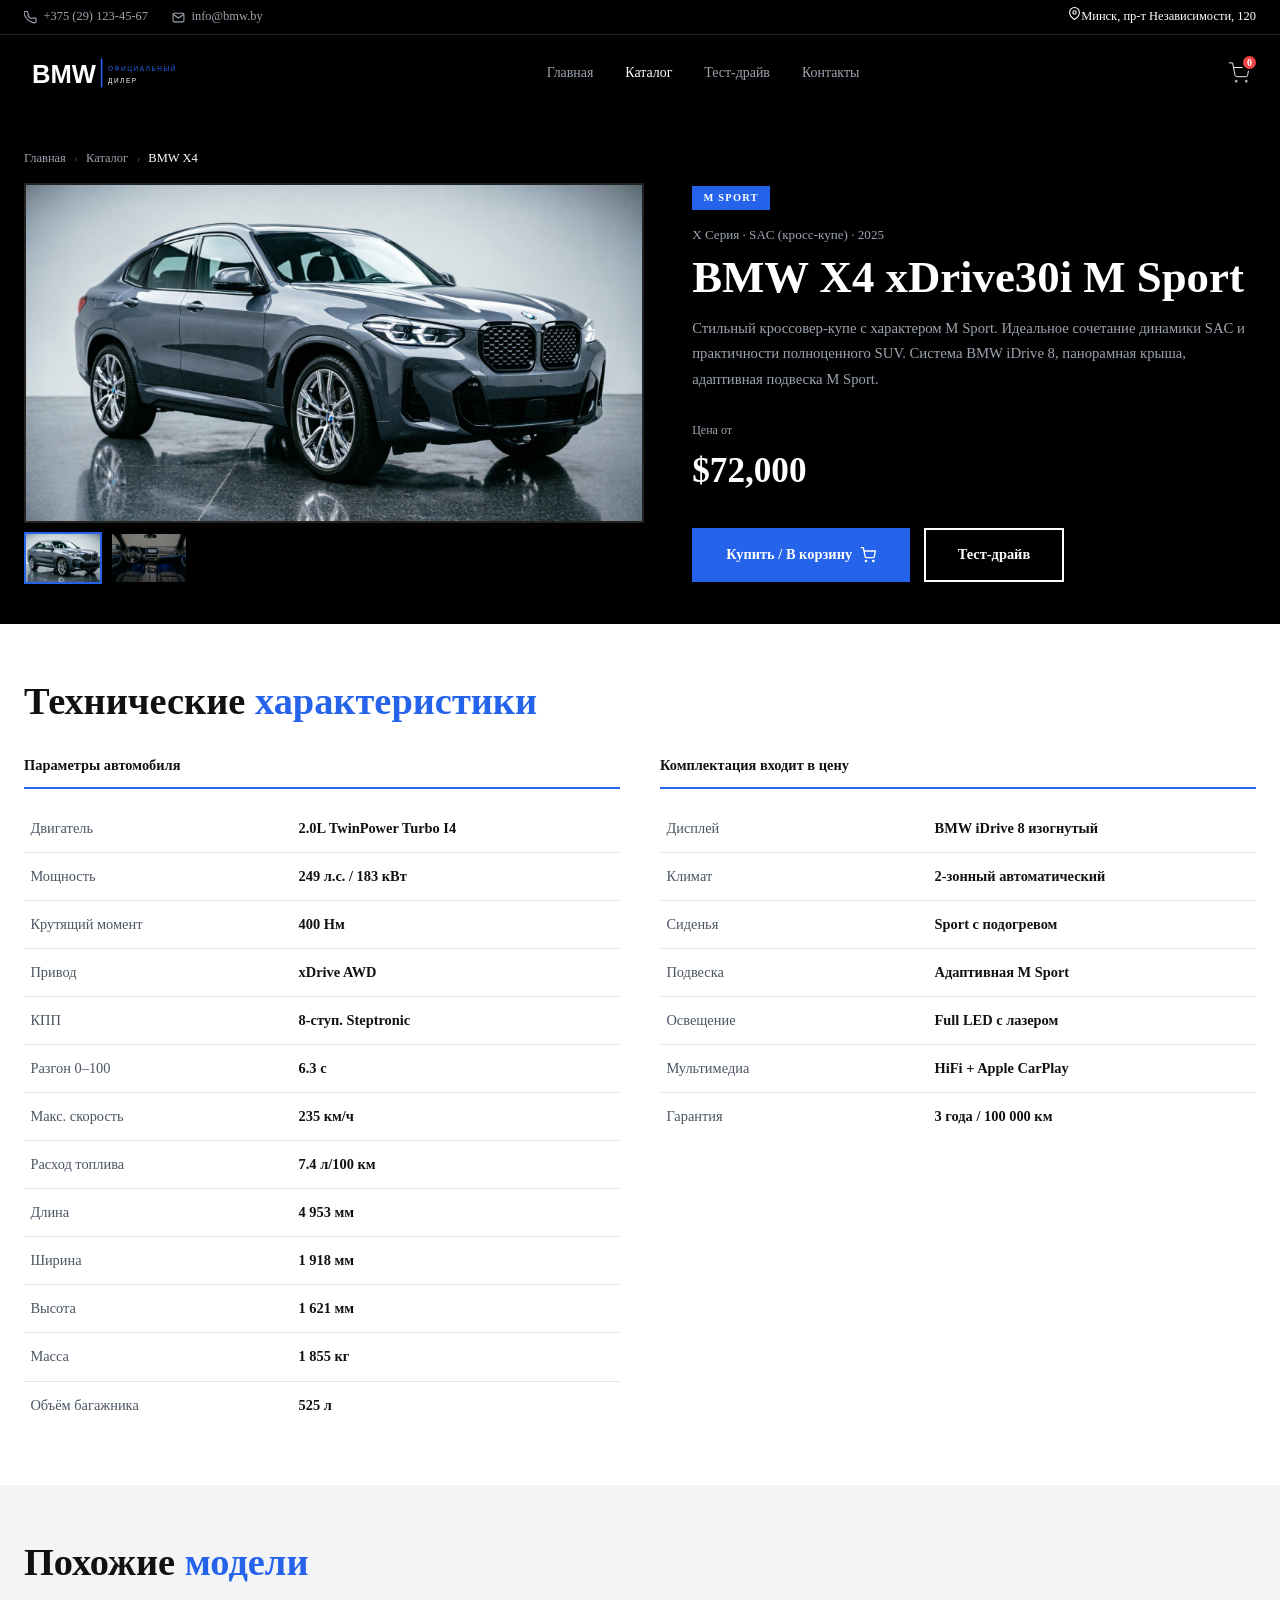
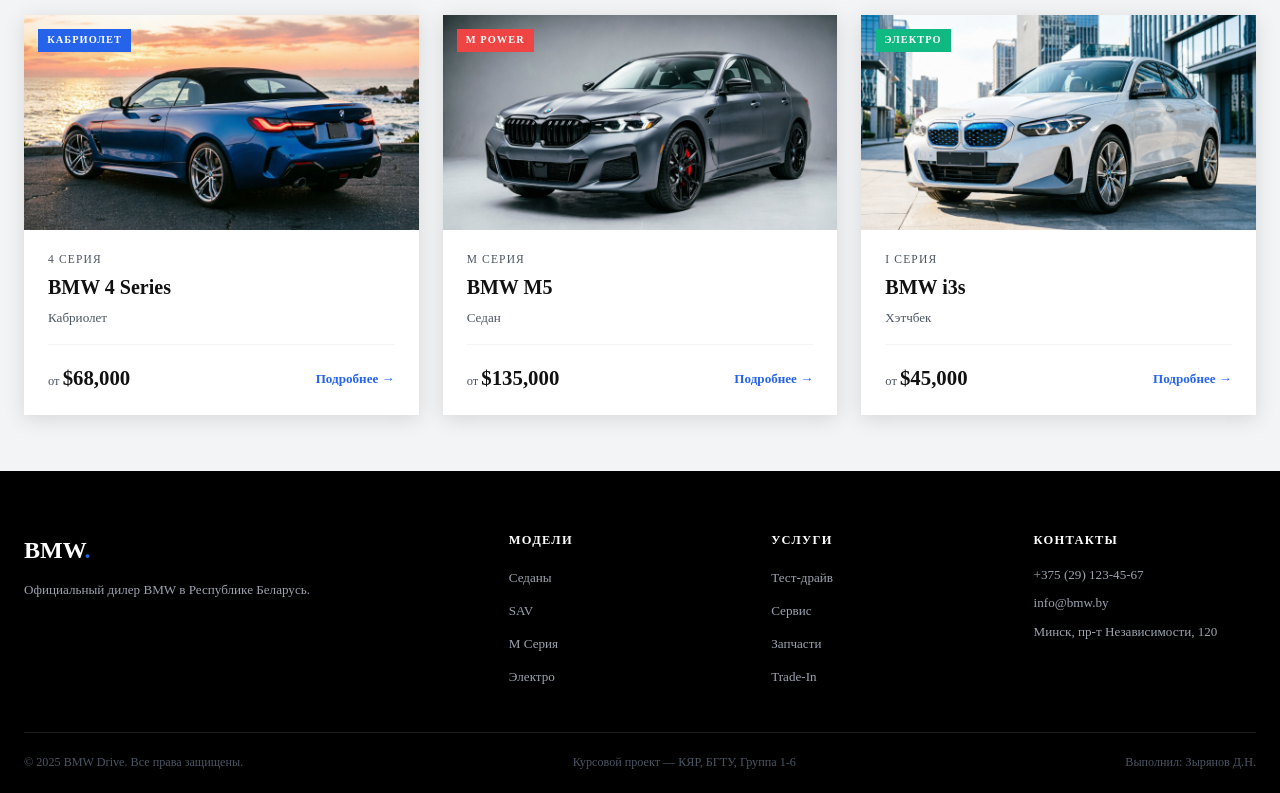
==== car-detail.html @ 07d865f1 "Курсовой проект" ====
<!DOCTYPE html>
<html lang="ru">

<head>
  <meta charset="UTF-8" >
  <meta name="viewport" content="width=device-width,initial-scale=1.0" >
  <meta name="description" content="Характеристики и цена автомобиля BMW." >
  <title>BMW — Характеристики</title>
  <link rel="stylesheet" href="css/styles.css" >

  <script>
    /* ── База данных автомобилей (из cars.xml) ── */
    var CARS = {
      1: {
        name: 'BMW X4', model: 'xDrive30i M Sport',
        series: 'X Серия', body: 'SAC (кросс-купе)', year: 2025,
        badge: 'M Sport', badgeColor: '#2563eb',
        price: 72000,
        desc: 'Стильный кроссовер-купе с характером M Sport. Идеальное сочетание динамики SAC и практичности полноценного SUV. Система BMW iDrive 8, панорамная крыша, адаптивная подвеска M Sport.',
        exterior: 'images/BMW_X4_xDrive30i.png',
        interior: 'images/BMW_X4_xDrive30i(2).png  ',
        specs: {
          'Двигатель': '2.0L TwinPower Turbo I4',
          'Мощность': '249 л.с. / 183 кВт',
          'Крутящий момент': '400 Нм',
          'Привод': 'xDrive AWD',
          'КПП': '8-ступ. Steptronic',
          'Разгон 0–100': '6.3 с',
          'Макс. скорость': '235 км/ч',
          'Расход топлива': '7.4 л/100 км',
          'Длина': '4 953 мм',
          'Ширина': '1 918 мм',
          'Высота': '1 621 мм',
          'Масса': '1 855 кг',
          'Объём багажника': '525 л'
        }
      },
      2: {
        name: 'BMW 4 Series', model: 'Convertible M Sport',
        series: '4 Серия', body: 'Кабриолет', year: 2025,
        badge: 'Кабриолет', badgeColor: '#2563eb',
        price: 68000,
        desc: 'Свобода движения в каждом километре. Электрический складной верх открывается за 18 секунд. Система BMW Live Cockpit Professional, адаптивный ксенон, подогрев сидений.',
        exterior: 'images/BMW_4_Series_Convertible.png',
        interior: 'images/BMW_4_Series_Convertible(2).png',
        specs: {
          'Двигатель': '2.0L TwinPower Turbo I4',
          'Мощность': '249 л.с. / 183 кВт',
          'Крутящий момент': '400 Нм',
          'Привод': 'RWD / xDrive',
          'КПП': '8-ступ. Steptronic',
          'Разгон 0–100': '6.4 с',
          'Макс. скорость': '250 км/ч',
          'Расход топлива': '7.8 л/100 км',
          'Длина': '4 783 мм',
          'Ширина': '1 852 мм',
          'Высота': '1 389 мм',
          'Масса': '1 775 кг',
          'Крыша': 'Электрическая складная'
        }
      },
      3: {
        name: 'BMW M5', model: 'Competition xDrive',
        series: 'M Серия', body: 'Седан', year: 2025,
        badge: 'M Power', badgeColor: '#ef4444',
        price: 135000,
        desc: 'Абсолютная мощь гибридной силовой установки. V8 + электромотор, суммарная отдача 727 л.с. Система M xDrive, активные амортизаторы, карбон-керамические тормоза.',
        exterior: 'images/BMW_M5_Competition.png',
        interior: 'images/BMW_M5_Competition(2).png',
        specs: {
          'Двигатель': '4.4L V8 Biturbo + Электромотор',
          'Мощность': '727 л.с. / 535 кВт',
          'Крутящий момент': '1 000 Нм',
          'Привод': 'M xDrive AWD',
          'КПП': '8-ступ. M Steptronic',
          'Разгон 0–100': '3.4 с',
          'Макс. скорость': '305 км/ч',
          'Расход топлива': '10.2 л/100 км',
          'Запас хода EV': '69 км',
          'Длина': '5 097 мм',
          'Ширина': '1 903 мм',
          'Масса': '2 345 кг'
        }
      },
      4: {
        name: 'BMW i3s', model: 'Electric Urban',
        series: 'i Серия', body: 'Хэтчбек', year: 2025,
        badge: 'Электро', badgeColor: '#10b981',
        price: 45000,
        desc: 'Иконка электрического города. Лёгкий кузов из CFRP, электромотор на задней оси, запас хода до 280 км. Идеален для городской езды и экологичного стиля жизни.',
        exterior: 'images/BMW_i3s.png',
        interior: 'images/BMWI3_2().jpg',
        fallback: 'https://images.unsplash.com/photo-1696955655268-41181d2d3e58?w=900&q=85',
        specs: {
          'Двигатель': 'Электромотор синхронный',
          'Мощность': '184 л.с. / 135 кВт',
          'Крутящий момент': '270 Нм',
          'Привод': 'RWD (задний)',
          'КПП': 'Одноступенчатая',
          'Разгон 0–100': '6.9 с',
          'Макс. скорость': '160 км/ч',
          'Запас хода': '280 км (WLTP)',
          'Батарея': '42.2 кВт·ч',
          'Зарядка DC': '50 кВт',
          'Масса': '1 365 кг',
          'Кузов': 'CFRP + Алюминий'
        }
      },
      5: {
        name: 'BMW X6', model: 'M50i xDrive',
        series: 'X Серия', body: 'SAC', year: 2025,
        badge: 'M Performance', badgeColor: '#ef4444',
        price: 115000,
        desc: 'Спорт и роскошь в кузове купе. V8 TwinTurbo, система M Sport Pro, активное рулевое управление, пневматическая подвеска. Иконичный дизайн кросс-купе.',
        exterior: 'images/BMW_X6_M50i.png',
        interior: 'images/BMW_X6_M50i(2).png',
        specs: {
          'Двигатель': '4.4L V8 TwinTurbo',
          'Мощность': '530 л.с. / 390 кВт',
          'Крутящий момент': '750 Нм',
          'Привод': 'xDrive AWD',
          'КПП': '8-ступ. Steptronic Sport',
          'Разгон 0–100': '4.3 с',
          'Макс. скорость': '270 км/ч',
          'Расход топлива': '11.0 л/100 км',
          'Длина': '4 935 мм',
          'Ширина': '2 004 мм',
          'Масса': '2 180 кг',
          'Колёса': '21 дюйм'
        }
      },
      6: {
        name: 'BMW M2', model: 'Competition',
        series: 'M Серия', body: 'Купе', year: 2025,
        badge: 'Трековая', badgeColor: '#ef4444',
        price: 78000,
        desc: 'Чистый драйв. Заднеприводное купе для трека и городских улиц. I6 Biturbo, механическая КПП, активный дифференциал, система M Track Mode.',
        exterior: 'images/BMW_M2_Competition.png',
        interior: 'images/BMW_M2_Competition(2).png',
        specs: {
          'Двигатель': '3.0L I6 M TwinPower Turbo',
          'Мощность': '460 л.с. / 338 кВт',
          'Крутящий момент': '550 Нм',
          'Привод': 'RWD (задний)',
          'КПП': '6-ступ. М акула / 8-ступ.',
          'Разгон 0–100': '4.1 с',
          'Макс. скорость': '285 км/ч',
          'Расход топлива': '10.0 л/100 км',
          'Длина': '4 580 мм',
          'Масса': '1 730 кг',
          'Тормоза': 'M Sport стальные/карбон',
          'Колёса': '19/20 дюйм'
        }
      },
      7: {
        name: 'BMW X1', model: 'sDrive18i M Sport',
        series: 'X Серия', body: 'SAV', year: 2025,
        badge: 'Компакт', badgeColor: '#2563eb',
        price: 42000,
        desc: 'Компактный SAV нового поколения. Система iDrive 9 с изогнутым дисплеем, новая архитектура UKL2, просторный салон для компактного класса.',
        exterior: 'images/BMW_X1_sDrive18i.png',
        interior: 'images/BMW_X1_sDrive18i(2).png',
        specs: {
          'Двигатель': '1.5L TwinPower Turbo I3',
          'Мощность': '136 л.с. / 100 кВт',
          'Крутящий момент': '230 Нм',
          'Привод': 'FWD / xDrive',
          'КПП': '7-ступ. DCT / 8-ступ.',
          'Разгон 0–100': '9.2 с',
          'Макс. скорость': '210 км/ч',
          'Расход топлива': '6.2 л/100 км',
          'Длина': '4 500 мм',
          'Масса': '1 540 кг',
          'Дисплей': 'BMW iDrive 9 изогнутый'
        }
      },
      8: {
        name: 'BMW Z4', model: 'M40i Roadster',
        series: 'Z Серия', body: 'Родстер', year: 2025,
        badge: 'Родстер', badgeColor: '#2563eb',
        price: 75000,
        desc: 'Эмоции под открытым небом. I6 M TwinPower, сбалансированное шасси 50/50, адаптивная подвеска Variable Sport. Электрическая мягкая крыша складывается за 10 сек.',
        exterior: 'images/BMW_Z4_M40i.png',
        interior: 'images/BMW_Z4_M40i(2).png',
        specs: {
          'Двигатель': '3.0L I6 M TwinPower Turbo',
          'Мощность': '382 л.с. / 281 кВт',
          'Крутящий момент': '500 Нм',
          'Привод': 'RWD (задний)',
          'КПП': '8-ступ. Steptronic Sport',
          'Разгон 0–100': '4.4 с',
          'Макс. скорость': '250 км/ч',
          'Расход топлива': '8.4 л/100 км',
          'Масса': '1 495 кг',
          'Крыша': 'Электр. мягкая, 10 сек'
        }
      },
      9: {
        name: 'BMW X7', model: 'xDrive40i M Sport',
        series: 'X Серия', body: 'SAV Full-size', year: 2025,
        badge: 'Флагман', badgeColor: '#f59e0b',
        price: 105000,
        desc: 'Флагманский внедорожник с потолком Sky Lounge и 7 местами. Mild Hybrid, пневматическая подвеска, 4-зонный климат, массаж для всех сидений.',
        exterior: 'images/BMW_X7_xDrive40i.png',
        interior: 'images/BMW X7(2).jpg',
        specs: {
          'Двигатель': '3.0L I6 Mild Hybrid',
          'Мощность': '381 л.с. / 280 кВт',
          'Крутящий момент': '520 Нм',
          'Привод': 'xDrive AWD',
          'КПП': '8-ступ. Steptronic',
          'Разгон 0–100': '5.8 с',
          'Макс. скорость': '250 км/ч',
          'Расход топлива': '9.2 л/100 км',
          'Длина': '5 151 мм',
          'Масса': '2 510 кг',
          'Места': '7',
          'Крыша': 'Sky Lounge панорама'
        }
      },
      10: {
        name: 'BMW i4', model: 'eDrive40 Gran Coupé',
        series: 'i Серия', body: 'Электро Гран Купе', year: 2025,
        badge: 'Электро', badgeColor: '#10b981',
        price: 62000,
        desc: 'Электрическая грация с запасом хода 590 км. Задний привод, тихая кабина, рекуперативное торможение. Оснащён BMW iDrive 8 и системой навигации с AR.',
        exterior: 'images/BMW_i4_eDrive40.png',
        interior: 'images/BMW_i4_eDrive40(2).png',
        specs: {
          'Двигатель': 'Электромотор синхронный',
          'Мощность': '340 л.с. / 250 кВт',
          'Крутящий момент': '430 Нм',
          'Привод': 'RWD (задний)',
          'КПП': 'Одноступенчатая',
          'Разгон 0–100': '5.7 с',
          'Макс. скорость': '190 км/ч',
          'Запас хода': '590 км (WLTP)',
          'Батарея': '83.9 кВт·ч',
          'Зарядка DC': '205 кВт',
          'Масса': '2 125 кг'
        }
      },
      11: {
        name: 'BMW 5 Series', model: '530i xDrive',
        series: '5 Серия', body: 'Седан', year: 2025,
        badge: 'Бизнес', badgeColor: '#2563eb',
        price: 65000,
        desc: 'Бизнес-класс нового поколения. Семейство 5 Series переосмыслено с полностью новой архитектурой CLAR2, изогнутым дисплеем iDrive 8 и полным набором ассистентов.',
        exterior: 'images/BMW_5_Series_530i.png',
        interior: 'images/bmw5i23-04.jpg',
        specs: {
          'Двигатель': '2.0L TwinPower Turbo I4',
          'Мощность': '255 л.с. / 188 кВт',
          'Крутящий момент': '400 Нм',
          'Привод': 'xDrive AWD',
          'КПП': '8-ступ. Steptronic',
          'Разгон 0–100': '6.2 с',
          'Макс. скорость': '250 км/ч',
          'Расход топлива': '7.5 л/100 км',
          'Длина': '5 060 мм',
          'Ширина': '1 900 мм',
          'Масса': '1 870 кг'
        }
      }
    };

    /* ──  данные авто── */
    document.addEventListener('DOMContentLoaded', function () {
      var id = parseInt(new URLSearchParams(location.search).get('id')) || 1;
      var car = CARS[id] || CARS[1];

      /* Title */
      document.title = car.name + ' — BMW Drive';

      /* Breadcrumb */
      document.getElementById('bc-car').textContent = car.name;

      /* Badge */
      var badge = document.getElementById('car-badge');
      badge.textContent = car.badge;
      badge.style.background = car.badgeColor;

      /* Имя, описание, цена */
      document.getElementById('car-name').textContent = car.name + ' ' + car.model;
      document.getElementById('car-series-sub').textContent = car.series + ' · ' + car.body + ' · ' + car.year;
      document.getElementById('car-desc').textContent = car.desc;
      document.getElementById('car-price').textContent = '$' + car.price.toLocaleString();

      /* Кнопки */
      document.getElementById('btn-buy').onclick = function () { addToCart(String(id), car.name, car.price); };

      /* Главное фото */
      var mainPhoto = document.getElementById('mainPhoto');
      mainPhoto.alt = car.name;
      mainPhoto.src = car.exterior;
      mainPhoto.onerror = function () { this.src = car.fallback; };

      /* Миниатюры */
      var thumb1 = document.getElementById('thumb1');
      var thumb2 = document.getElementById('thumb2');
      thumb1.src = car.exterior;
      thumb1.onerror = function () { this.src = car.fallback; };
      thumb1.onclick = function () { setPhoto(this, car.exterior); };

      thumb2.src = car.interior;
      thumb2.onerror = function () { this.src = car.fallback; };
      thumb2.onclick = function () { setPhoto(this, car.interior); };

      /* Таблица характеристик */
      var tbody = document.getElementById('specs-tbody');
      var html = '';
      for (var key in car.specs) {
        html += '<tr><td>' + key + '</td><td>' + car.specs[key] + '</td></tr>';
      }
      tbody.innerHTML = html;

      /* Похожие авто (следующие 3 по ID) */
      var relatedGrid = document.getElementById('related-grid');
      var relHtml = '';
      var count = 0;
      for (var i = 1; i <= 11 && count < 3; i++) {
        if (i !== id && CARS[i]) {
          var c = CARS[i];
          relHtml += '<article class="car-card">' +
            '<a href="car-detail.html?id=' + i + '" class="car-card-img">' +
            '<img src="' + c.exterior + '" alt="' + c.name + '" loading="lazy" onerror="this.src=\'' + c.fallback + '\'">' +
            '<span class="car-badge" style="background:' + c.badgeColor + '">' + c.badge + '</span>' +
            '</a>' +
            '<div class="car-card-body">' +
            '<p class="car-series">' + c.series + '</p>' +
            '<h3 class="car-name">' + c.name + '</h3>' +
            '<p class="car-spec-line">' + c.body + '</p>' +
            '<div class="car-card-footer">' +
            '<div class="car-price"><span>от </span>$' + c.price.toLocaleString() + '</div>' +
            '<a href="car-detail.html?id=' + i + '" class="car-link">Подробнее →</a>' +
            '</div></div></article>';
          count++;
        }
      }
      relatedGrid.innerHTML = relHtml;
    });
  </script>
</head>

<body>

  <header class="site-header">
    <div class="header-top">
      <div class="container header-top-inner">
        <div class="header-contacts">
          <a href="tel:+375291234567"><svg width="13" height="13" viewBox="0 0 24 24" fill="none" stroke="currentColor"
              stroke-width="2">
              <path
                d="M22 16.92v3a2 2 0 01-2.18 2 19.79 19.79 0 01-8.63-3.07A19.5 19.5 0 013.07 11.5 19.79 19.79 0 01.09 2.82 2 2 0 012.08 1h3a2 2 0 012 1.72 12.84 12.84 0 00.7 2.81 2 2 0 01-.45 2.11L6.91 8.09a16 16 0 006 6l.62-.62a2 2 0 012.11-.45 12.84 12.84 0 002.81.7A2 2 0 0122 16.92z" />
            </svg>+375 (29) 123-45-67</a>
          <a href="mailto:info@bmw.by"><svg width="13" height="13" viewBox="0 0 24 24" fill="none" stroke="currentColor"
              stroke-width="2">
              <path d="M4 4h16c1.1 0 2 .9 2 2v12c0 1.1-.9 2-2 2H4c-1.1 0-2-.9-2-2V6c0-1.1.9-2 2-2z" />
              <polyline points="22,6 12,13 2,6" />
            </svg>info@bmw.by</a>
        </div>
        <div class="header-address"><svg width="13" height="13" viewBox="0 0 24 24" fill="none" stroke="currentColor"
            stroke-width="2">
            <path d="M21 10c0 7-9 13-9 13s-9-6-9-13a9 9 0 0118 0z" />
            <circle cx="12" cy="10" r="3" />
          </svg>Минск, пр-т Независимости, 120</div>
      </div>
    </div>
    <div class="header-main">
      <div class="container header-main-inner">
        <a href="index.html" class="logo">
          <svg xmlns="http://www.w3.org/2000/svg" viewBox="0 0 200 50" height="40">
            <rect width="200" height="50" fill="#000" rx="3" />
            <text x="10" y="38" font-family="Arial Black,Arial,sans-serif" font-size="32" font-weight="900"
              fill="#fff">BMW</text>
            <rect x="96" y="7" width="2" height="36" fill="#2563eb" />
            <text x="105" y="23" font-family="Arial,sans-serif" font-size="8" fill="#2563eb"
              letter-spacing="2">ОФИЦИАЛЬНЫЙ</text>
            <text x="105" y="37" font-family="Arial,sans-serif" font-size="8" fill="#fff"
              letter-spacing="2">ДИЛЕР</text>
          </svg>
        </a>
        <nav class="nav">
          <a href="index.html" class="nav-link">Главная</a>
          <a href="catalog.html" class="nav-link active">Каталог</a>
          <a href="testdrive.html" class="nav-link">Тест-драйв</a>
          <a href="contacts.html" class="nav-link">Контакты</a>
        </nav>
        <div class="header-actions">
          <button class="action-btn" onclick="toggleCartModal()" aria-label="Корзина"><svg viewBox="0 0 24 24">
              <circle cx="9" cy="21" r="1" />
              <circle cx="20" cy="21" r="1" />
              <path d="M1 1h4l2.68 13.39a2 2 0 0 0 2 1.61h9.72a2 2 0 0 0 2-1.61L23 6H6" />
            </svg><span class="badge-count" id="cart-count">0</span></button>
        </div>
        <button class="burger" aria-label="Меню"><span></span><span></span><span></span></button>
      </div>
    </div>
    <nav class="mobile-nav">
      <a href="index.html" class="nav-link">Главная</a>
      <a href="catalog.html" class="nav-link">Каталог</a>
      <a href="testdrive.html" class="nav-link">Тест-драйв</a>
      <a href="contacts.html" class="nav-link">Контакты</a>
    </nav>
  </header>

  <main>

    <!-- HERO АВТО -->
    <section class="car-detail-hero">
      <div class="container">

        <nav class="breadcrumb" aria-label="Навигация">
          <a href="index.html">Главная</a>
          <span class="sep">›</span>
          <a href="catalog.html">Каталог</a>
          <span class="sep">›</span>
          <span class="current" id="bc-car">BMW</span>
        </nav>

        <div class="car-detail-inner">

          <!-- Галерея -->
          <div class="car-gallery">
            <img id="mainPhoto" class="car-gallery-main" src="" alt="BMW" />
            <div class="car-gallery-thumbs">
              <img id="thumb1" class="thumb active" src="" alt="Экстерьер" />
              <img id="thumb2" class="thumb" src="" alt="Интерьер" />
            </div>
          </div>

          <!-- Информация -->
          <div>
            <span class="car-detail-badge" id="car-badge">BMW</span>
            <p style="font-size:.82rem;color:#9ca3af;margin-bottom:.5rem" id="car-series-sub"></p>
            <h1 class="car-detail-name" id="car-name">BMW</h1>
            <p class="car-detail-desc" id="car-desc"></p>

            <div class="car-detail-price-block">
              <p class="car-detail-price-label">Цена от</p>
              <p class="car-detail-price" id="car-price">—</p>
            </div>

            <div class="car-detail-actions">
              <button id="btn-buy" class="btn btn-blue">
                Купить / В корзину
                <svg width="16" height="16" viewBox="0 0 24 24" fill="none" stroke="currentColor" stroke-width="2">
                  <circle cx="9" cy="21" r="1" />
                  <circle cx="20" cy="21" r="1" />
                  <path d="M1 1h4l2.68 13.39a2 2 0 0 0 2 1.61h9.72a2 2 0 0 0 2-1.61L23 6H6" />
                </svg>
              </button>
              <a href="testdrive.html" class="btn btn-outline">Тест-драйв</a>
            </div>
          </div>

        </div>
      </div>
    </section>


    <!-- ХАРАКТЕРИСТИКИ -->
    <section class="specs-section">
      <div class="container">
        <h2 class="section-title" style="margin-bottom:2rem">
          Технические <span>характеристики</span>
        </h2>
        <div class="specs-grid">
          <div class="specs-block">
            <h3>Параметры автомобиля</h3>
            <table class="specs-table">
              <tbody id="specs-tbody">
                <tr>
                  <td colspan="2" style="color:#9ca3af;padding:1rem 0">Загрузка…</td>
                </tr>
              </tbody>
            </table>
          </div>
          <div class="specs-block">
            <h3>Комплектация входит в цену</h3>
            <table class="specs-table">
              <tbody>
                <tr>
                  <td>Дисплей</td>
                  <td>BMW iDrive 8 изогнутый</td>
                </tr>
                <tr>
                  <td>Климат</td>
                  <td>2-зонный автоматический</td>
                </tr>
                <tr>
                  <td>Сиденья</td>
                  <td>Sport с подогревом</td>
                </tr>
                <tr>
                  <td>Подвеска</td>
                  <td>Адаптивная M Sport</td>
                </tr>
                <tr>
                  <td>Освещение</td>
                  <td>Full LED с лазером</td>
                </tr>
                <tr>
                  <td>Мультимедиа</td>
                  <td>HiFi + Apple CarPlay</td>
                </tr>
                <tr>
                  <td>Гарантия</td>
                  <td>3 года / 100 000 км</td>
                </tr>
              </tbody>
            </table>
          </div>
        </div>
      </div>
    </section>


    <!-- ПОХОЖИЕ МОДЕЛИ -->
    <section class="related-section">
      <div class="container">
        <h2 class="section-title" style="margin-bottom:2rem">Похожие <span>модели</span></h2>
        <div class="cars-grid" id="related-grid">
        </div>
      </div>
    </section>

  </main>

  <footer class="site-footer">
    <div class="container">
      <div class="footer-grid">
        <div>
          <div class="footer-logo">BMW<span>.</span></div>
          <p class="footer-about">Официальный дилер BMW в Республике Беларусь.</p>
        </div>
        <div>
          <p class="footer-col-title">Модели</p>
          <ul class="footer-links">
            <li><a href="catalog.html?s=5">Седаны</a></li>
            <li><a href="catalog.html?s=X">SAV</a></li>
            <li><a href="catalog.html?s=M">M Серия</a></li>
            <li><a href="catalog.html?s=i">Электро</a></li>
          </ul>
        </div>
        <div>
          <p class="footer-col-title">Услуги</p>
          <ul class="footer-links">
            <li><a href="testdrive.html">Тест-драйв</a></li>
            <li><a href="contacts.html">Сервис</a></li>
            <li><a href="contacts.html">Запчасти</a></li>
            <li><a href="contacts.html">Trade-In</a></li>
          </ul>
        </div>
        <div>
          <p class="footer-col-title">Контакты</p>
          <ul class="footer-contacts">
            <li>+375 (29) 123-45-67</li>
            <li>info@bmw.by</li>
            <li>Минск, пр-т Независимости, 120</li>
          </ul>
        </div>
      </div>
      <div class="footer-bottom">
        <span>© 2025 BMW Drive. Все права защищены.</span>
        <span>Курсовой проект — КЯР, БГТУ, Группа 1-6 </span>
        <span>Выполнил: Зырянов Д.Н.</span>
      </div>
    </div>
  </footer>

  <div class="modal-overlay" id="cart-modal" role="dialog">
    <div class="modal-box"><button class="modal-close" onclick="closeModal('cart-modal')">×</button>
      <p class="modal-title"> Корзина</p>
      <div id="cart-items"></div>
      <div id="cart-total-block" class="cart-total" style="display:none">Итого: $<span id="cart-sum">0</span><br><button
          onclick="alert(' Заявка принята!')" class="btn btn-blue"
          style="width:100%;margin-top:1rem;justify-content:center">Оформить заявку</button></div>
    </div>
  </div>

  <script src="js/main.js"></script>
</body>

</html>
---- css/styles.css ----
@charset "UTF-8";
/* BMW Drive — Стили  */
/* ── Переменные ── */
/* ── Сброс ── */
*,
*::before,
*::after {
  -webkit-box-sizing: border-box;
          box-sizing: border-box;
  margin: 0;
  padding: 0;
}

html {
  scroll-behavior: smooth;
  font-size: 16px;
}

body {
  font-family: "Verdana";
  background: #fff;
  color: #111;
  line-height: 1.6;
}

img {
  display: block;
  max-width: 100%;
  height: auto;
}

a {
  text-decoration: none;
  color: inherit;
}

ul {
  list-style: none;
}

button {
  font-family: "Verdana";
  cursor: pointer;
  border: none;
  background: none;
}

/* ── Контейнер ── */
.container {
  max-width: 1280px;
  margin: 0 auto;
  padding: 0 1.5rem;
}

/* ── Кнопки ── */
.btn {
  display: -webkit-inline-box;
  display: -ms-inline-flexbox;
  display: inline-flex;
  -webkit-box-align: center;
      -ms-flex-align: center;
          align-items: center;
  gap: 0.5rem;
  padding: 0.85rem 2rem;
  font-size: 0.9rem;
  font-weight: 600;
  border: 2px solid transparent;
}

.btn-blue {
  background: #2563eb;
  color: #fff;
}

.btn-blue:hover {
  background: #1d4ed8;
  -webkit-transform: translateY(-2px);
      -ms-transform: translateY(-2px);
          transform: translateY(-2px);
}

.btn-black {
  background: #000;
  color: #fff;
}

.btn-black:hover {
  background: #1f2937;
  -webkit-transform: translateY(-2px);
      -ms-transform: translateY(-2px);
          transform: translateY(-2px);
}

.btn-outline {
  background: transparent;
  color: #fff;
  border-color: #fff;
}

.btn-outline:hover {
  background: #fff;
  color: #000;
}

/* ── Шапка ── */
.site-header {
  position: sticky;
  top: 0;
  z-index: 100;
  background: #000;
  color: #fff;
  -webkit-box-shadow: 0 2px 12px rgba(0, 0, 0, 0.5);
          box-shadow: 0 2px 12px rgba(0, 0, 0, 0.5);
}

.header-top {
  border-bottom: 1px solid #222;
  padding: 0.45rem 0;
  font-size: 0.78rem;
}

.header-top-inner {
  display: -webkit-box;
  display: -ms-flexbox;
  display: flex;
  -webkit-box-pack: justify;
      -ms-flex-pack: justify;
          justify-content: space-between;
  -webkit-box-align: center;
      -ms-flex-align: center;
          align-items: center;
}

.header-contacts {
  display: -webkit-box;
  display: -ms-flexbox;
  display: flex;
  gap: 1.5rem;
}

.header-contacts a {
  color: #9ca3af;
  display: -webkit-box;
  display: -ms-flexbox;
  display: flex;
  -webkit-box-align: center;
      -ms-flex-align: center;
          align-items: center;
  gap: 0.4rem;
}

.header-contacts a:hover {
  color: #2563eb;
}

.header-main-inner {
  display: -webkit-box;
  display: -ms-flexbox;
  display: flex;
  -webkit-box-align: center;
      -ms-flex-align: center;
          align-items: center;
  -webkit-box-pack: justify;
      -ms-flex-pack: justify;
          justify-content: space-between;
  height: 76px;
  gap: 1rem;
}

.logo {
  display: -webkit-box;
  display: -ms-flexbox;
  display: flex;
  -webkit-box-align: center;
      -ms-flex-align: center;
          align-items: center;
}

.logo:hover {
  opacity: 0.85;
}

.nav {
  display: -webkit-box;
  display: -ms-flexbox;
  display: flex;
  -webkit-box-align: center;
      -ms-flex-align: center;
          align-items: center;
  gap: 0.2rem;
}

.nav-link {
  padding: 0.5rem 0.9rem;
  font-size: 0.87rem;
  font-weight: 500;
  color: #9ca3af;
  position: relative;
}

.nav-link:hover,
.nav-link.active {
  color: #fff;
}

.header-actions {
  display: -webkit-box;
  display: -ms-flexbox;
  display: flex;
  -webkit-box-align: center;
      -ms-flex-align: center;
          align-items: center;
  gap: 1rem;
}

.action-btn {
  position: relative;
  color: #fff;
  padding: 6px;
  display: -webkit-box;
  display: -ms-flexbox;
  display: flex;
  -webkit-box-align: center;
      -ms-flex-align: center;
          align-items: center;
  -webkit-box-pack: center;
      -ms-flex-pack: center;
          justify-content: center;
}

.action-btn:hover {
  color: #2563eb;
}

.action-btn svg {
  width: 22px;
  height: 22px;
  stroke: currentColor;
  fill: none;
}

.badge-count {
  position: absolute;
  top: -2px;
  right: -2px;
  background: #ef4444;
  color: #fff;
  font-size: 10px;
  font-weight: 700;
  min-width: 17px;
  height: 17px;
  border-radius: 9px;
  display: -webkit-box;
  display: -ms-flexbox;
  display: flex;
  -webkit-box-align: center;
      -ms-flex-align: center;
          align-items: center;
  -webkit-box-pack: center;
      -ms-flex-pack: center;
          justify-content: center;
  border: 2px solid #000;
}

.burger {
  display: none;
  -webkit-box-orient: vertical;
  -webkit-box-direction: normal;
      -ms-flex-direction: column;
          flex-direction: column;
  gap: 5px;
  padding: 0.4rem;
}

.burger span {
  display: block;
  width: 24px;
  height: 2px;
  background: #fff;
}

.burger.open span:nth-child(1) {
  -webkit-transform: translateY(7px) rotate(45deg);
      -ms-transform: translateY(7px) rotate(45deg);
          transform: translateY(7px) rotate(45deg);
}

.burger.open span:nth-child(2) {
  opacity: 0;
}

.burger.open span:nth-child(3) {
  -webkit-transform: translateY(-7px) rotate(-45deg);
      -ms-transform: translateY(-7px) rotate(-45deg);
          transform: translateY(-7px) rotate(-45deg);
}

.mobile-nav {
  display: none;
  -webkit-box-orient: vertical;
  -webkit-box-direction: normal;
      -ms-flex-direction: column;
          flex-direction: column;
  background: #0d0d0d;
  border-top: 1px solid #222;
}

.mobile-nav.open {
  display: -webkit-box;
  display: -ms-flexbox;
  display: flex;
}

.mobile-nav .nav-link {
  padding: 0.85rem 1.5rem;
  border-bottom: 1px solid #1a1a1a;
  font-size: 1rem;
}

/* ── Hero ── */
.hero {
  position: relative;
  height: 680px;
  overflow: hidden;
  background: #000;
}

.hero-slides {
  position: relative;
  width: 100%;
  height: 100%;
}

.js-slide {
  position: absolute;
  top: 0;
  left: 0;
  right: 0;
  bottom: 0;
  opacity: 0;
  -webkit-transition: opacity 0.9s ease;
  transition: opacity 0.9s ease;
  z-index: 1;
}

.js-slide img {
  width: 100%;
  height: 100%;
  -o-object-fit: cover;
     object-fit: cover;
  display: block;
}

.js-slide.active-slide {
  opacity: 1;
  z-index: 2;
}

.hero-overlay {
  position: absolute;
  top: 0;
  left: 0;
  right: 0;
  bottom: 0;
  background: -webkit-gradient(linear, left top, right top, color-stop(40%, rgba(0, 0, 0, 0.78)), to(rgba(0, 0, 0, 0.18)));
  background: linear-gradient(to right, rgba(0, 0, 0, 0.78) 40%, rgba(0, 0, 0, 0.18) 100%);
  z-index: 2;
}

.hero-content {
  position: absolute;
  top: 0;
  left: 0;
  right: 0;
  bottom: 0;
  z-index: 3;
  display: -webkit-box;
  display: -ms-flexbox;
  display: flex;
  -webkit-box-align: center;
      -ms-flex-align: center;
          align-items: center;
}

.slide-text {
  color: #fff;
  max-width: 580px;
}

.hero-label {
  font-size: 0.72rem;
  letter-spacing: 0.25em;
  text-transform: uppercase;
  color: #9ca3af;
  margin-bottom: 0.85rem;
}

.hero-title {
  font-size: 3.5rem;
  font-weight: 800;
  line-height: 1;
  margin-bottom: 0.85rem;
}

.hero-desc {
  font-size: 1rem;
  color: #d1d5db;
  margin-bottom: 1.75rem;
  max-width: 460px;
}

.slider-arrow {
  position: absolute;
  top: 50%;
  -webkit-transform: translateY(-50%);
      -ms-transform: translateY(-50%);
          transform: translateY(-50%);
  z-index: 10;
  width: 52px;
  height: 52px;
  border-radius: 50%;
  background: rgba(0, 0, 0, 0.5);
  border: 2px solid rgba(255, 255, 255, 0.3);
  color: #fff;
  display: -webkit-box;
  display: -ms-flexbox;
  display: flex;
  -webkit-box-align: center;
      -ms-flex-align: center;
          align-items: center;
  -webkit-box-pack: center;
      -ms-flex-pack: center;
          justify-content: center;
  cursor: pointer;
}

.slider-arrow:hover {
  background: #2563eb;
  border-color: #2563eb;
  -webkit-transform: translateY(-50%) scale(1.1);
      -ms-transform: translateY(-50%) scale(1.1);
          transform: translateY(-50%) scale(1.1);
}

.slider-prev {
  left: 1.75rem;
}

.slider-next {
  right: 1.75rem;
}

.hero-dots {
  position: absolute;
  bottom: 1.75rem;
  left: 50%;
  -webkit-transform: translateX(-50%);
      -ms-transform: translateX(-50%);
          transform: translateX(-50%);
  z-index: 10;
  display: -webkit-box;
  display: -ms-flexbox;
  display: flex;
  gap: 0.6rem;
}

.hero-dot {
  width: 10px;
  height: 10px;
  border-radius: 50%;
  background: rgba(255, 255, 255, 0.35);
  border: none;
  cursor: pointer;
  padding: 0;
}

.hero-dot.active-dot {
  background: #2563eb;
  -webkit-transform: scale(1.35);
      -ms-transform: scale(1.35);
          transform: scale(1.35);
}

/* ── Секции ── */
.section {
  padding: 5rem 0;
}

.section-gray {
  background: #f3f4f6;
}

.section-dark {
  background: #000;
  color: #fff;
}

.section-header {
  display: -webkit-box;
  display: -ms-flexbox;
  display: flex;
  -webkit-box-align: end;
      -ms-flex-align: end;
          align-items: flex-end;
  -webkit-box-pack: justify;
      -ms-flex-pack: justify;
          justify-content: space-between;
  margin-bottom: 2.5rem;
  -ms-flex-wrap: wrap;
      flex-wrap: wrap;
  gap: 1rem;
}

.section-title {
  font-size: 2.4rem;
  font-weight: 800;
  line-height: 1.1;
}

.section-title span {
  color: #2563eb;
}

.section-subtitle {
  color: #4b5563;
  font-size: 0.95rem;
  margin-top: 0.4rem;
}

/* ── Карточки ── */
.cars-grid,
.catalog-grid {
  display: grid;
  grid-template-columns: repeat(3, 1fr);
  gap: 1.5rem;
}

.car-card,
.catalog-card {
  background: #fff;
  -webkit-box-shadow: 0 4px 20px rgba(0, 0, 0, 0.12);
          box-shadow: 0 4px 20px rgba(0, 0, 0, 0.12);
  overflow: hidden;
  -webkit-transition: -webkit-box-shadow 0.25s ease, -webkit-transform 0.25s ease;
  transition: -webkit-box-shadow 0.25s ease, -webkit-transform 0.25s ease;
  transition: box-shadow 0.25s ease, transform 0.25s ease;
  transition: box-shadow 0.25s ease, transform 0.25s ease, -webkit-box-shadow 0.25s ease, -webkit-transform 0.25s ease;
  display: -webkit-box;
  display: -ms-flexbox;
  display: flex;
  -webkit-box-orient: vertical;
  -webkit-box-direction: normal;
      -ms-flex-direction: column;
          flex-direction: column;
}

.car-card:hover,
.catalog-card:hover {
  -webkit-box-shadow: 0 8px 40px rgba(0, 0, 0, 0.2);
          box-shadow: 0 8px 40px rgba(0, 0, 0, 0.2);
  -webkit-transform: translateY(-5px);
      -ms-transform: translateY(-5px);
          transform: translateY(-5px);
}

.car-card:hover .car-card-img img {
  -webkit-transform: scale(1.07);
      -ms-transform: scale(1.07);
          transform: scale(1.07);
}

.car-card-img {
  position: relative;
  overflow: hidden;
  height: 215px;
}

.car-card-img img {
  width: 100%;
  height: 100%;
  -o-object-fit: cover;
     object-fit: cover;
  -webkit-transition: -webkit-transform 0.5s ease;
  transition: -webkit-transform 0.5s ease;
  transition: transform 0.5s ease;
  transition: transform 0.5s ease, -webkit-transform 0.5s ease;
}

.car-badge {
  position: absolute;
  top: 0.9rem;
  left: 0.9rem;
  background: #2563eb;
  color: #fff;
  font-size: 0.65rem;
  font-weight: 700;
  letter-spacing: 0.1em;
  text-transform: uppercase;
  padding: 0.2rem 0.55rem;
}

.fav-btn {
  position: absolute;
  top: 0.9rem;
  right: 0.9rem;
  background: rgba(0, 0, 0, 0.52);
  border-radius: 50%;
  width: 34px;
  height: 34px;
  display: -webkit-box;
  display: -ms-flexbox;
  display: flex;
  -webkit-box-align: center;
      -ms-flex-align: center;
          align-items: center;
  -webkit-box-pack: center;
      -ms-flex-pack: center;
          justify-content: center;
  cursor: pointer;
}

.fav-btn svg {
  width: 17px;
  height: 17px;
  stroke: #fff;
  fill: none;
}

.fav-btn:hover {
  background: rgba(239, 68, 68, 0.8);
}

.fav-btn.active svg {
  fill: #ef4444;
  stroke: #ef4444;
}

.car-card-body {
  padding: 1.25rem 1.5rem;
  -webkit-box-flex: 1;
      -ms-flex: 1;
          flex: 1;
  display: -webkit-box;
  display: -ms-flexbox;
  display: flex;
  -webkit-box-orient: vertical;
  -webkit-box-direction: normal;
      -ms-flex-direction: column;
          flex-direction: column;
}

.car-series {
  font-size: 0.72rem;
  color: #4b5563;
  text-transform: uppercase;
  letter-spacing: 0.1em;
  margin-bottom: 0.2rem;
}

.car-name {
  font-size: 1.25rem;
  font-weight: 700;
  margin-bottom: 0.25rem;
}

.car-spec-line {
  font-size: 0.82rem;
  color: #4b5563;
  margin-bottom: 1rem;
}

.car-card-footer {
  display: -webkit-box;
  display: -ms-flexbox;
  display: flex;
  -webkit-box-align: center;
      -ms-flex-align: center;
          align-items: center;
  -webkit-box-pack: justify;
      -ms-flex-pack: justify;
          justify-content: space-between;
  margin-top: auto;
  padding-top: 1rem;
  border-top: 1px solid #f3f4f6;
  gap: 0.5rem;
  -ms-flex-wrap: wrap;
      flex-wrap: wrap;
}

.car-price {
  font-size: 1.3rem;
  font-weight: 800;
}

.car-price span {
  font-size: 0.78rem;
  font-weight: 400;
  color: #4b5563;
}

.car-link {
  font-size: 0.82rem;
  font-weight: 600;
  color: #2563eb;
  display: -webkit-inline-box;
  display: -ms-inline-flexbox;
  display: inline-flex;
  -webkit-box-align: center;
      -ms-flex-align: center;
          align-items: center;
  gap: 0.3rem;
}

.car-link:hover {
  gap: 0.55rem;
}

.car-actions {
  display: -webkit-box;
  display: -ms-flexbox;
  display: flex;
  gap: 0.4rem;
  -webkit-box-align: center;
      -ms-flex-align: center;
          align-items: center;
}

/* ── Преимущества ─ */
.features-grid {
  display: grid;
  grid-template-columns: repeat(3, 1fr);
  gap: 2.5rem;
}

.feature-item {
  text-align: center;
}

.feature-icon {
  width: 68px;
  height: 68px;
  background: #dbeafe;
  border-radius: 50%;
  display: -webkit-box;
  display: -ms-flexbox;
  display: flex;
  -webkit-box-align: center;
      -ms-flex-align: center;
          align-items: center;
  -webkit-box-pack: center;
      -ms-flex-pack: center;
          justify-content: center;
  margin: 0 auto 1.25rem;
  color: #2563eb;
}

.feature-icon svg {
  width: 30px;
  height: 30px;
}

.feature-title {
  font-size: 1.05rem;
  font-weight: 700;
  margin-bottom: 0.6rem;
}

.feature-desc {
  font-size: 0.87rem;
  color: #4b5563;
  line-height: 1.7;
}

/* ── Статистика ── */
.stats-bar {
  background: #1a1a1a;
  color: #fff;
  padding: 2.75rem 0;
}

.stats-grid {
  display: grid;
  grid-template-columns: repeat(4, 1fr);
  gap: 2rem;
  text-align: center;
}

.stat-num {
  display: block;
  font-size: 2.4rem;
  font-weight: 800;
  color: #2563eb;
  line-height: 1;
  margin-bottom: 0.3rem;
}

.stat-label {
  font-size: 0.75rem;
  color: #9ca3af;
  text-transform: uppercase;
  letter-spacing: 0.1em;
}

/* ── CTA ── */
.cta-section {
  padding: 5rem 0;
  background: #000;
  color: #fff;
  text-align: center;
}

.cta-title {
  font-size: 2.8rem;
  font-weight: 800;
  margin-bottom: 0.85rem;
}

.cta-desc {
  font-size: 1rem;
  color: #9ca3af;
  max-width: 520px;
  margin: 0 auto 2.25rem;
}

/* ── Каталог ── */
.catalog-hero {
  background: #000;
  color: #fff;
  padding: 2.75rem 0;
  border-bottom: 1px solid #1a1a1a;
}

.catalog-hero-title {
  font-size: 2.8rem;
  font-weight: 800;
}

.filters {
  background: #fff;
  border-bottom: 2px solid #f3f4f6;
  padding: 1rem 0;
  position: sticky;
  top: 96px;
  z-index: 50;
}

.filters-inner {
  display: -webkit-box;
  display: -ms-flexbox;
  display: flex;
  gap: 0.6rem;
  -ms-flex-wrap: wrap;
      flex-wrap: wrap;
  -webkit-box-align: center;
      -ms-flex-align: center;
          align-items: center;
}

.filter-btn {
  padding: 0.42rem 1.1rem;
  font-size: 0.82rem;
  font-weight: 500;
  background: #f3f4f6;
  color: #111;
  border: 2px solid transparent;
}

.filter-btn:hover {
  border-color: #2563eb;
  color: #2563eb;
}

.filter-btn.active {
  background: #2563eb;
  color: #fff;
  border-color: #2563eb;
}

/* ── Страница авто ── */
.page-hero {
  background: #000;
  color: #fff;
  padding: 2.5rem 0;
}

.page-hero-label {
  font-size: 0.72rem;
  letter-spacing: 0.2em;
  text-transform: uppercase;
  color: #2563eb;
  margin-bottom: 0.6rem;
}

.page-hero-title {
  font-size: 3rem;
  font-weight: 800;
  line-height: 1.1;
}

.page-hero-sub {
  color: #9ca3af;
  margin-top: 0.6rem;
  font-size: 0.95rem;
}

.breadcrumb {
  display: -webkit-box;
  display: -ms-flexbox;
  display: flex;
  -webkit-box-align: center;
      -ms-flex-align: center;
          align-items: center;
  gap: 0.5rem;
  font-size: 0.78rem;
  color: #9ca3af;
  padding: 0.85rem 0;
}

.breadcrumb a {
  color: #9ca3af;
}

.breadcrumb a:hover {
  color: #fff;
}

.breadcrumb .sep {
  color: #444;
}

.breadcrumb .current {
  color: #fff;
}

.car-detail-hero {
  background: #000;
  color: #fff;
  padding: 1.5rem 0 2.5rem;
}

.car-detail-inner {
  display: grid;
  grid-template-columns: 1.1fr 1fr;
  gap: 3rem;
  -webkit-box-align: start;
      -ms-flex-align: start;
          align-items: start;
}

.car-gallery {
  position: sticky;
  top: 92px;
}

.car-gallery-main {
  width: 100%;
  height: 340px;
  -o-object-fit: cover;
     object-fit: cover;
  border: 2px solid #222;
}

.car-gallery-thumbs {
  display: -webkit-box;
  display: -ms-flexbox;
  display: flex;
  gap: 0.5rem;
  margin-top: 0.6rem;
}

.thumb {
  width: 78px;
  height: 52px;
  -o-object-fit: cover;
     object-fit: cover;
  cursor: pointer;
  opacity: 0.55;
  border: 2px solid transparent;
}

.thumb:hover,
.thumb.active {
  opacity: 1;
  border-color: #2563eb;
}

.car-detail-badge {
  display: inline-block;
  background: #2563eb;
  color: #fff;
  font-size: 0.65rem;
  font-weight: 700;
  letter-spacing: 0.12em;
  text-transform: uppercase;
  padding: 0.25rem 0.7rem;
  margin-bottom: 0.85rem;
}

.car-detail-name {
  font-size: 2.8rem;
  font-weight: 800;
  line-height: 1.1;
  margin-bottom: 0.85rem;
}

.car-detail-desc {
  color: #9ca3af;
  font-size: 0.92rem;
  line-height: 1.75;
  margin-bottom: 1.75rem;
}

.car-detail-price-block {
  margin-bottom: 1.75rem;
}

.car-detail-price-label {
  font-size: 0.75rem;
  color: #9ca3af;
  margin-bottom: 0.2rem;
}

.car-detail-price {
  font-size: 2.2rem;
  font-weight: 800;
  color: #fff;
}

.car-detail-actions {
  display: -webkit-box;
  display: -ms-flexbox;
  display: flex;
  gap: 0.85rem;
  -ms-flex-wrap: wrap;
      flex-wrap: wrap;
}

.specs-section {
  padding: 3.5rem 0;
}

.specs-grid {
  display: grid;
  grid-template-columns: 1fr 1fr;
  gap: 2.5rem;
}

.specs-block h3 {
  font-size: 0.9rem;
  font-weight: 700;
  padding-bottom: 0.6rem;
  border-bottom: 2px solid #2563eb;
  margin-bottom: 1rem;
}

.specs-table {
  width: 100%;
  border-collapse: collapse;
  font-size: 0.9rem;
}

.specs-table tr {
  border-bottom: 1px solid #e5e7eb;
}

.specs-table tr:last-child {
  border: none;
}

.specs-table td {
  padding: 0.75rem 0.4rem;
}

.specs-table td:first-child {
  color: #4b5563;
  width: 45%;
}

.specs-table td:last-child {
  font-weight: 600;
}

.related-section {
  padding: 3.5rem 0;
  background: #f3f4f6;
}

/* ── Тест-драйв ── */
.testdrive-hero-img {
  position: relative;
  height: 380px;
  overflow: hidden;
}

.testdrive-hero-img img {
  width: 100%;
  height: 100%;
  -o-object-fit: cover;
     object-fit: cover;
}

.testdrive-hero-img .overlay {
  position: absolute;
  top: 0;
  left: 0;
  right: 0;
  bottom: 0;
  background: -webkit-gradient(linear, left top, right top, color-stop(40%, rgba(0, 0, 0, 0.76)), to(rgba(0, 0, 0, 0.25)));
  background: linear-gradient(to right, rgba(0, 0, 0, 0.76) 40%, rgba(0, 0, 0, 0.25));
}

.testdrive-hero-img .text {
  position: absolute;
  top: 0;
  left: 0;
  right: 0;
  bottom: 0;
  display: -webkit-box;
  display: -ms-flexbox;
  display: flex;
  -webkit-box-align: center;
      -ms-flex-align: center;
          align-items: center;
}

.testdrive-hero-img .text .container {
  color: #fff;
}

.info-steps {
  display: grid;
  grid-template-columns: repeat(3, 1fr);
  gap: 2rem;
  margin-bottom: 3.5rem;
}

.info-step {
  background: #fff;
  padding: 1.75rem;
  -webkit-box-shadow: 0 4px 20px rgba(0, 0, 0, 0.12);
          box-shadow: 0 4px 20px rgba(0, 0, 0, 0.12);
  text-align: center;
  border-top: 3px solid #2563eb;
}

.step-icon {
  width: 52px;
  height: 52px;
  background: #dbeafe;
  border-radius: 50%;
  display: -webkit-box;
  display: -ms-flexbox;
  display: flex;
  -webkit-box-align: center;
      -ms-flex-align: center;
          align-items: center;
  -webkit-box-pack: center;
      -ms-flex-pack: center;
          justify-content: center;
  margin: 0 auto 1rem;
  color: #2563eb;
}

.step-icon svg {
  width: 22px;
  height: 22px;
}

.info-step h3 {
  font-size: 0.95rem;
  font-weight: 700;
  margin-bottom: 0.4rem;
}

.info-step p {
  font-size: 0.82rem;
  color: #4b5563;
  line-height: 1.65;
}

.form-wrap {
  max-width: 680px;
  margin: 0 auto;
  background: #fff;
  -webkit-box-shadow: 0 8px 40px rgba(0, 0, 0, 0.2);
          box-shadow: 0 8px 40px rgba(0, 0, 0, 0.2);
  padding: 2.25rem;
}

.form-title {
  font-size: 1.3rem;
  font-weight: 800;
  margin-bottom: 1.5rem;
  padding-bottom: 0.75rem;
  border-bottom: 2px solid #2563eb;
}

.form-grid {
  display: grid;
  grid-template-columns: 1fr 1fr;
  gap: 1.1rem;
  margin-bottom: 1.1rem;
}

.form-group {
  display: -webkit-box;
  display: -ms-flexbox;
  display: flex;
  -webkit-box-orient: vertical;
  -webkit-box-direction: normal;
      -ms-flex-direction: column;
          flex-direction: column;
  gap: 0.35rem;
}

.form-group.full {
  grid-column: 1/-1;
}

.form-label {
  font-size: 0.82rem;
  font-weight: 500;
  color: #111;
}

.form-input,
.form-select,
.form-textarea {
  padding: 0.7rem 1rem;
  border: 1.5px solid #d1d5db;
  font-size: 0.9rem;
  font-family: "Verdana";
  outline: none;
  background: #fff;
}

.form-input:focus,
.form-select:focus,
.form-textarea:focus {
  border-color: #2563eb;
}

.form-input::-webkit-input-placeholder, .form-textarea::-webkit-input-placeholder {
  color: #9ca3af;
}

.form-input::-moz-placeholder, .form-textarea::-moz-placeholder {
  color: #9ca3af;
}

.form-input:-ms-input-placeholder, .form-textarea:-ms-input-placeholder {
  color: #9ca3af;
}

.form-input::-ms-input-placeholder, .form-textarea::-ms-input-placeholder {
  color: #9ca3af;
}

.form-input::placeholder,
.form-textarea::placeholder {
  color: #9ca3af;
}

.form-textarea {
  resize: vertical;
  min-height: 110px;
}

.form-hint {
  font-size: 0.75rem;
  color: #4b5563;
  grid-column: 1/-1;
}

.form-success {
  display: none;
  background: #dcfce7;
  color: #166534;
  padding: 1.25rem;
  font-weight: 500;
  border-left: 4px solid #16a34a;
  margin-top: 1rem;
}

.form-success.show {
  display: block;
}

/* ── Контакты ── */
.contacts-grid {
  display: grid;
  grid-template-columns: 1fr 1.1fr;
  gap: 3rem;
  padding: 4rem 0;
}

.contact-info {
  display: -webkit-box;
  display: -ms-flexbox;
  display: flex;
  -webkit-box-orient: vertical;
  -webkit-box-direction: normal;
      -ms-flex-direction: column;
          flex-direction: column;
  gap: 1.75rem;
}

.contact-item {
  display: -webkit-box;
  display: -ms-flexbox;
  display: flex;
  gap: 1rem;
  -webkit-box-align: start;
      -ms-flex-align: start;
          align-items: flex-start;
}

.contact-icon {
  width: 46px;
  height: 46px;
  background: #dbeafe;
  border-radius: 50%;
  display: -webkit-box;
  display: -ms-flexbox;
  display: flex;
  -webkit-box-align: center;
      -ms-flex-align: center;
          align-items: center;
  -webkit-box-pack: center;
      -ms-flex-pack: center;
          justify-content: center;
  -ms-flex-negative: 0;
      flex-shrink: 0;
  color: #2563eb;
}

.contact-icon svg {
  width: 20px;
  height: 20px;
}

.contact-label {
  font-size: 0.7rem;
  text-transform: uppercase;
  letter-spacing: 0.1em;
  color: #4b5563;
  margin-bottom: 0.2rem;
}

.contact-value {
  font-size: 0.95rem;
  font-weight: 600;
}

.contact-sub {
  font-size: 0.82rem;
  color: #4b5563;
  margin-top: 0.15rem;
}

.hours-table {
  width: 100%;
  border-collapse: collapse;
}

.hours-table tr {
  border-bottom: 1px solid #f3f4f6;
}

.hours-table tr:last-child {
  border: none;
}

.hours-table td {
  padding: 0.55rem 0;
  font-size: 0.87rem;
}

.hours-table td:last-child {
  font-weight: 600;
  text-align: right;
}

.hours-table .today {
  color: #2563eb;
  font-weight: 700;
}

/* ── Footer ── */
.site-footer {
  background: #000;
  color: #fff;
  padding: 3.75rem 0 0;
}

.footer-grid {
  display: grid;
  grid-template-columns: 2fr 1fr 1fr 1fr;
  gap: 2.5rem;
  padding-bottom: 2.75rem;
  border-bottom: 1px solid #1e1e1e;
}

.footer-logo {
  font-size: 1.5rem;
  font-weight: 800;
  margin-bottom: 0.65rem;
}

.footer-logo span {
  color: #2563eb;
}

.footer-about {
  font-size: 0.82rem;
  color: #9ca3af;
  line-height: 1.75;
}

.footer-col-title {
  font-size: 0.78rem;
  font-weight: 600;
  text-transform: uppercase;
  letter-spacing: 0.1em;
  margin-bottom: 0.85rem;
  color: #fff;
}

.footer-links {
  display: -webkit-box;
  display: -ms-flexbox;
  display: flex;
  -webkit-box-orient: vertical;
  -webkit-box-direction: normal;
      -ms-flex-direction: column;
          flex-direction: column;
  gap: 0.45rem;
}

.footer-links a {
  font-size: 0.82rem;
  color: #9ca3af;
}

.footer-links a:hover {
  color: #2563eb;
}

.footer-contacts {
  display: -webkit-box;
  display: -ms-flexbox;
  display: flex;
  -webkit-box-orient: vertical;
  -webkit-box-direction: normal;
      -ms-flex-direction: column;
          flex-direction: column;
  gap: 0.45rem;
}

.footer-contacts li {
  font-size: 0.82rem;
  color: #9ca3af;
}

.footer-bottom {
  display: -webkit-box;
  display: -ms-flexbox;
  display: flex;
  -webkit-box-pack: justify;
      -ms-flex-pack: justify;
          justify-content: space-between;
  -webkit-box-align: center;
      -ms-flex-align: center;
          align-items: center;
  padding: 1.25rem 0;
  font-size: 0.76rem;
  color: #4b5563;
  -ms-flex-wrap: wrap;
      flex-wrap: wrap;
  gap: 0.5rem;
}

/* ── Модальные окна ── */
.modal-overlay {
  position: fixed;
  top: 0;
  left: 0;
  right: 0;
  bottom: 0;
  background: rgba(0, 0, 0, 0.72);
  z-index: 2000;
  display: none;
  -webkit-box-align: center;
      -ms-flex-align: center;
          align-items: center;
  -webkit-box-pack: center;
      -ms-flex-pack: center;
          justify-content: center;
}

.modal-overlay.open {
  display: -webkit-box;
  display: -ms-flexbox;
  display: flex;
}

.modal-box {
  background: #fff;
  width: 90%;
  max-width: 460px;
  padding: 2rem;
  position: relative;
  max-height: 85vh;
  overflow-y: auto;
}

.modal-close {
  position: absolute;
  top: 0.85rem;
  right: 0.85rem;
  font-size: 1.5rem;
  cursor: pointer;
  color: #111;
  line-height: 1;
}

.modal-close:hover {
  color: #ef4444;
}

.modal-title {
  font-size: 1.2rem;
  font-weight: 800;
  margin-bottom: 1.25rem;
  padding-bottom: 0.65rem;
  border-bottom: 2px solid #2563eb;
}

.cart-row,
.fav-row {
  display: -webkit-box;
  display: -ms-flexbox;
  display: flex;
  -webkit-box-pack: justify;
      -ms-flex-pack: justify;
          justify-content: space-between;
  -webkit-box-align: center;
      -ms-flex-align: center;
          align-items: center;
  padding: 0.85rem 0;
  border-bottom: 1px solid #f3f4f6;
  gap: 0.5rem;
}

.cart-row .name,
.fav-row .name {
  font-weight: 600;
  font-size: 0.9rem;
}

.cart-row .price,
.fav-row .price {
  font-size: 0.85rem;
  color: #4b5563;
}

.remove-btn {
  background: none;
  border: none;
  color: #ef4444;
  font-size: 1.1rem;
  cursor: pointer;
  -ms-flex-negative: 0;
      flex-shrink: 0;
}

.cart-total {
  margin-top: 1.25rem;
  text-align: right;
  font-weight: 700;
  font-size: 1.1rem;
}

/* ── Скроллбар ── */
::-webkit-scrollbar {
  width: 5px;
}

::-webkit-scrollbar-track {
  background: #f3f4f6;
}

::-webkit-scrollbar-thumb {
  background: #2563eb;
}

/* ── Адаптивность ── */
@media (max-width: 1024px) {
  .cars-grid,
  .catalog-grid {
    grid-template-columns: repeat(2, 1fr);
  }
  .footer-grid {
    grid-template-columns: 1fr 1fr;
  }
  .features-grid,
  .stats-grid {
    grid-template-columns: repeat(2, 1fr);
  }
  .contacts-grid,
  .car-detail-inner,
  .specs-grid {
    grid-template-columns: 1fr;
  }
  .car-gallery {
    position: static;
  }
}
@media (max-width: 768px) {
  .header-top,
  .nav {
    display: none;
  }
  .burger {
    display: -webkit-box;
    display: -ms-flexbox;
    display: flex;
  }
  .header-actions {
    gap: 0.6rem;
  }
  .hero {
    height: 520px;
  }
  .hero-title {
    font-size: 2rem;
  }
  .hero-desc {
    font-size: 0.9rem;
  }
  .slider-arrow {
    width: 40px;
    height: 40px;
  }
  .slider-prev {
    left: 0.75rem;
  }
  .slider-next {
    right: 0.75rem;
  }
  .cars-grid,
  .catalog-grid,
  .features-grid,
  .footer-grid {
    grid-template-columns: 1fr;
  }
  .stats-grid {
    grid-template-columns: repeat(2, 1fr);
  }
  .form-grid,
  .info-steps {
    grid-template-columns: 1fr;
  }
  .section {
    padding: 3rem 0;
  }
  .form-wrap {
    padding: 1.5rem;
  }
}
@media (max-width: 480px) {
  .hero {
    height: 420px;
  }
  .hero-title {
    font-size: 1.7rem;
  }
  .slider-arrow {
    display: none;
  }
  .car-detail-actions {
    -webkit-box-orient: vertical;
    -webkit-box-direction: normal;
        -ms-flex-direction: column;
            flex-direction: column;
  }
  .car-detail-actions .btn {
    -webkit-box-pack: center;
        -ms-flex-pack: center;
            justify-content: center;
  }
  .car-gallery-main {
    height: 240px;
  }
}/*# sourceMappingURL=styles.css.map */
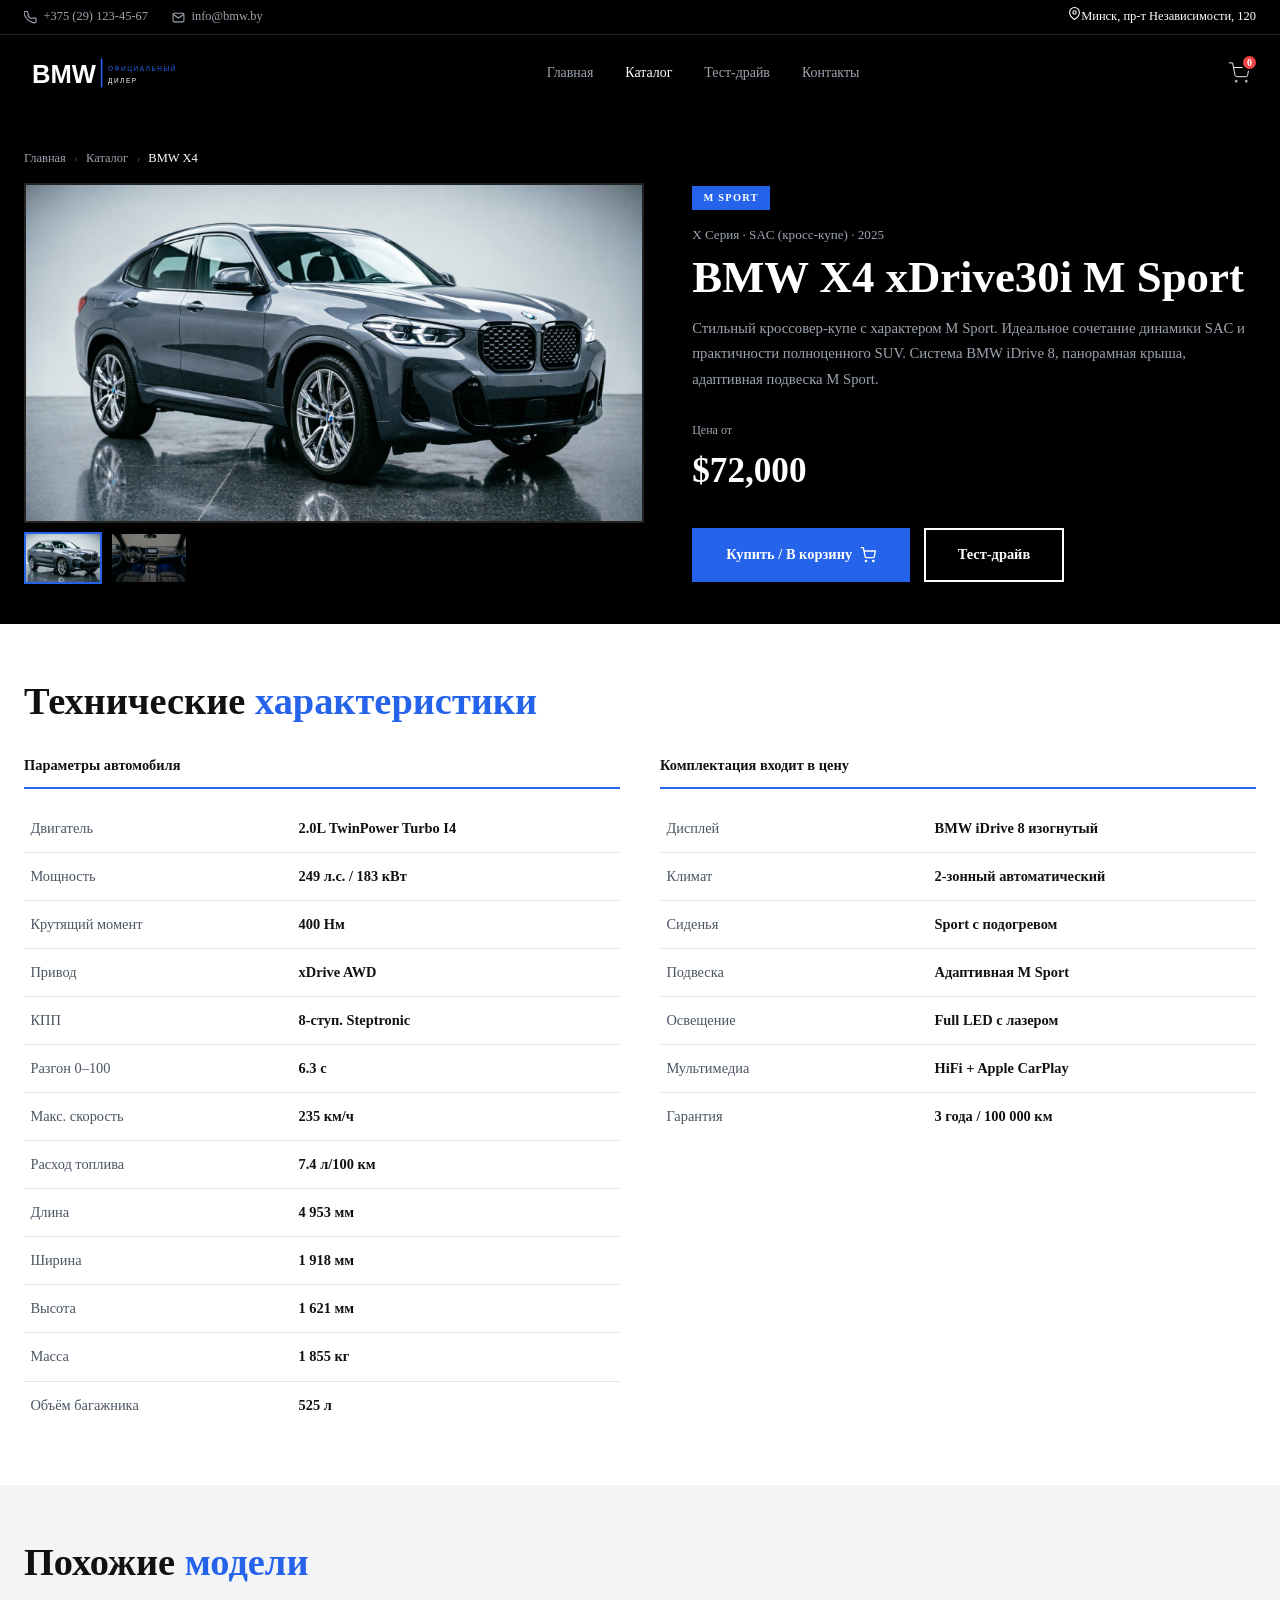
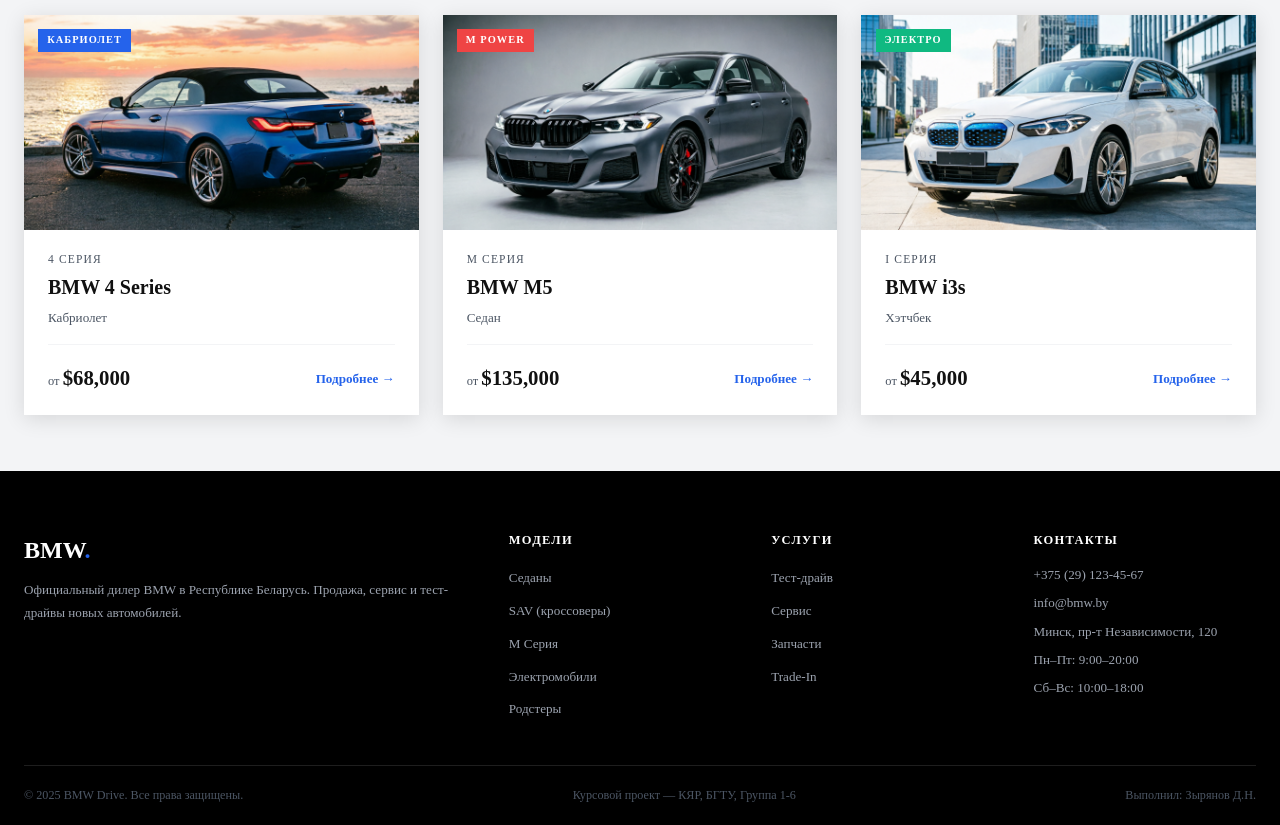
==== commit e884dab9: "Курсовой проект 2" ====
--- a/car-detail.html
+++ b/car-detail.html
@@ -532,15 +532,17 @@
       <div class="footer-grid">
         <div>
           <div class="footer-logo">BMW<span>.</span></div>
-          <p class="footer-about">Официальный дилер BMW в Республике Беларусь.</p>
+          <p class="footer-about">Официальный дилер BMW в Республике Беларусь. Продажа, сервис и тест-драйвы новых
+            автомобилей.</p>
         </div>
         <div>
           <p class="footer-col-title">Модели</p>
           <ul class="footer-links">
             <li><a href="catalog.html?s=5">Седаны</a></li>
-            <li><a href="catalog.html?s=X">SAV</a></li>
+            <li><a href="catalog.html?s=X">SAV (кроссоверы)</a></li>
             <li><a href="catalog.html?s=M">M Серия</a></li>
-            <li><a href="catalog.html?s=i">Электро</a></li>
+            <li><a href="catalog.html?s=i">Электромобили</a></li>
+            <li><a href="catalog.html?s=Z">Родстеры</a></li>
           </ul>
         </div>
         <div>
@@ -558,6 +560,8 @@
             <li>+375 (29) 123-45-67</li>
             <li>info@bmw.by</li>
             <li>Минск, пр-т Независимости, 120</li>
+            <li>Пн–Пт: 9:00–20:00</li>
+            <li>Сб–Вс: 10:00–18:00</li>
           </ul>
         </div>
       </div>
